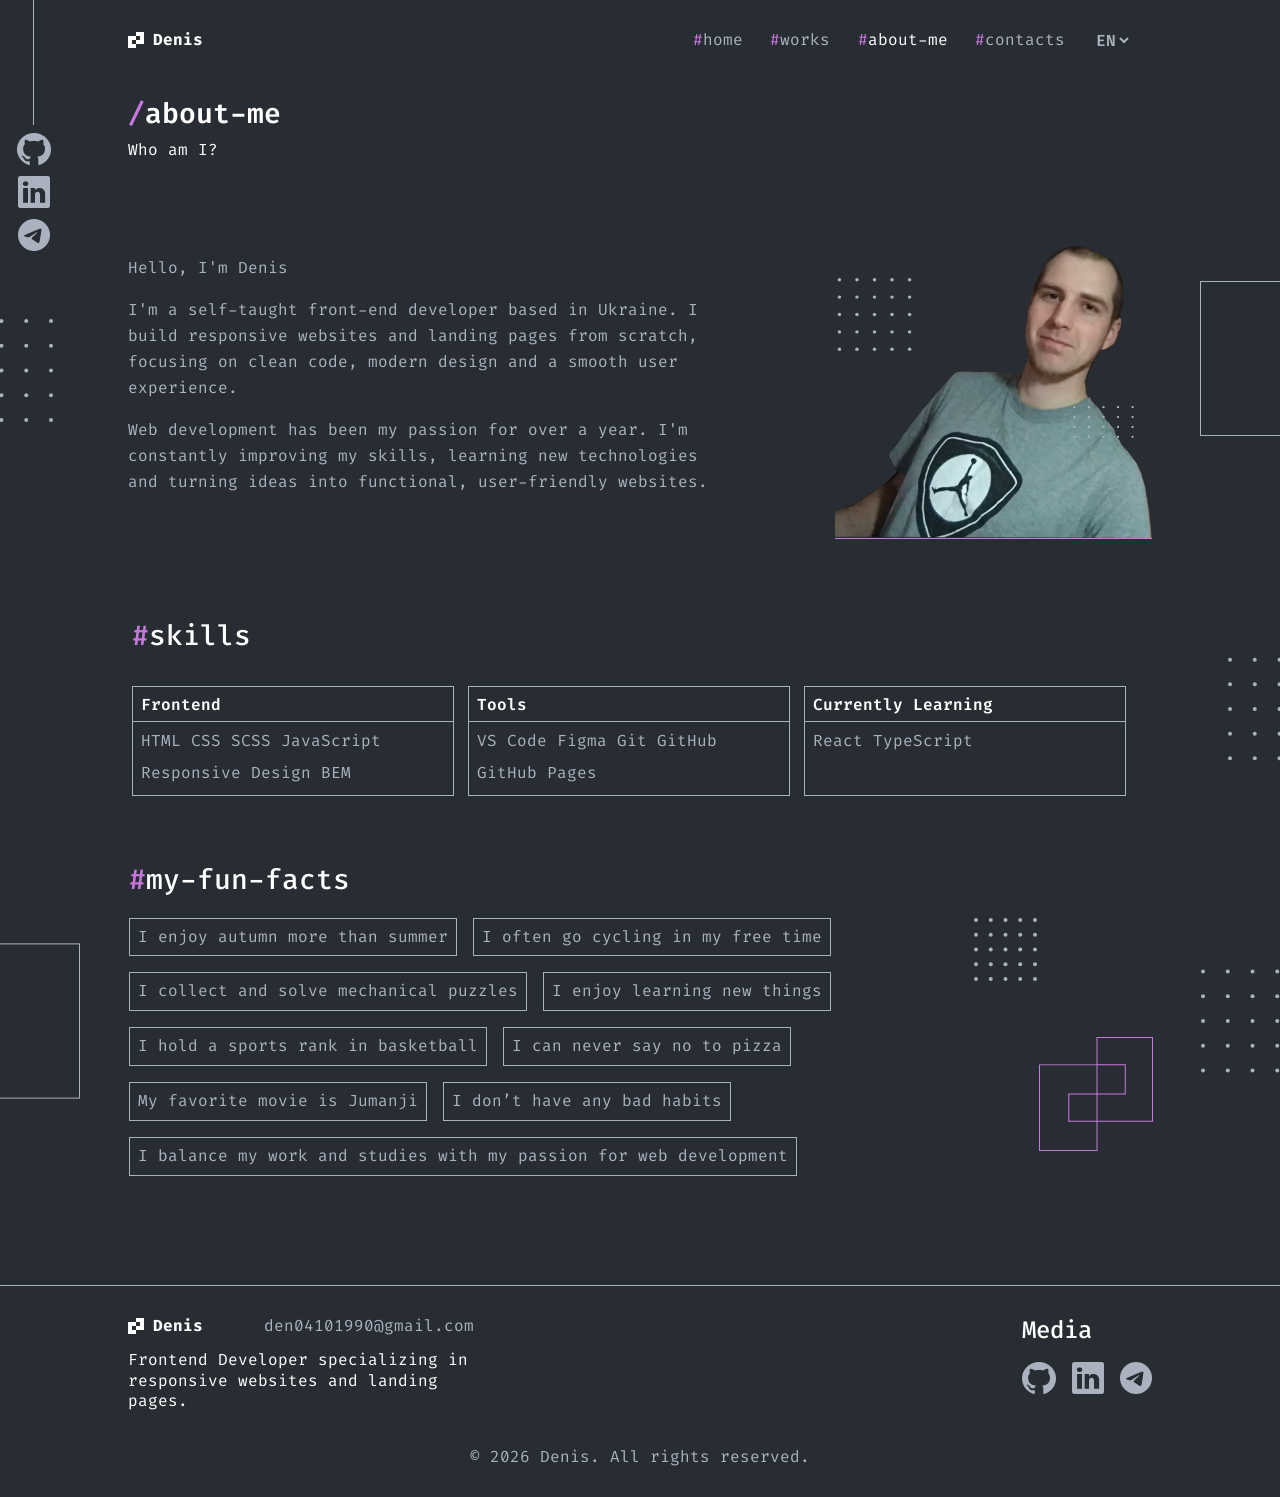
==== about.html @ 23cbab0f "fix facts" ====
<!DOCTYPE html>
<html lang="en">

<head>
	<meta charset="UTF-8">
	<meta http-equiv="X-UA-Compatible" content="IE=edge">
	<meta name="viewport" content="width=device-width, initial-scale=1.0">

	<link rel="icon" href="favicon.png" type="image/png">
	<link rel="stylesheet" href="css/reset.css">
	<link rel="stylesheet" href="css/main.css">

	<title>About-me</title>
</head>

<body>

	<div class="wrapper">

		<!-- Header -->
		<header id="navbar" class="header">
			<div class="header__container">

				<a
					data-goto=".wrapper"
					href="#"
					class="header__logo"
				>
					Denis
				</a>

				<div class="header__menu menu">

					<nav id="menu" class="menu__body">

						<ul class="menu__list">

							<li class="menu__item">
								<a
									href="index.html"
									class="menu__link"
								>
									<span>#</span><span data-i18n="nav.home">home</span>
								</a>
							</li>

							<li class="menu__item">
								<a
									href="works.html"
									class="menu__link"
								>
									<span>#</span><span data-i18n="nav.works">works</span>
								</a>
							</li>

							<li class="menu__item">
								<a
									href="about.html"
									class="menu__link menu__link-active"
								>
									<span>#</span><span data-i18n="nav.about">about-me</span>
								</a>
							</li>

							<li class="menu__item">
								<a
									href="contacts.html"
									class="menu__link"
								>
									<span>#</span><span data-i18n="nav.contacts">contacts</span>
								</a>
							</li>

							<li class="menu__item">
								<div class="select-wrapper">
									<select
										id="lang-select"
										class="menu__link menu__link-select"
									>
										<option value="en">EN</option>
										<option value="uk">UA</option>
									</select>
								</div>
							</li>

						</ul>

						<div class="header__menu-social">

							<div class="header__menu-items">

								<a
									href="https://github.com/denis-dityatkin-dev?tab=repositories"
									target="_blank"
									rel="noopener noreferrer"
									class="social__item icon-github"
									aria-label="GitHub"
								>
								</a>

								<a
									href="https://www.linkedin.com/in/denis-dityatkin-908346b7/"
									target="_blank"
									rel="noopener noreferrer"
									class="social__item icon-linkedin"
									aria-label="LinkedIn"
								>
								</a>

								<a
									href="https://t.me/den_ka4ek"
									target="_blank"
									rel="noopener noreferrer"
									class="social__item icon-telegram"
									aria-label="Telegram"
								>
								</a>

							</div>

						</div>

					</nav>

				</div>

				<div class="header__actions">
					<button
						type="button"
						class="menu__icon icon-menu"
						aria-label="Open menu"
					>
						<span></span>
					</button>
				</div>

			</div>
		</header>


		<main class="about-me">

			<!-- Page intro -->
			<section class="about-me__section --anim">

				<aside class="about-me__panel work__section-panel">

					<div class="work__section-line social-line anim--down"></div>

					<div class="work__section-social social">

						<div class="social__items">

							<a
								href="https://github.com/denis-dityatkin-dev?tab=repositories"
								target="_blank"
								rel="noopener noreferrer"
								class="social__item icon-github anim--delay"
								aria-label="GitHub"
							>
							</a>

							<a
								href="https://www.linkedin.com/in/denis-dityatkin-908346b7/"
								target="_blank"
								rel="noopener noreferrer"
								class="social__item icon-linkedin anim--delay"
								aria-label="LinkedIn"
							>
							</a>

							<a
								href="https://t.me/den_ka4ek"
								target="_blank"
								rel="noopener noreferrer"
								class="social__item icon-telegram anim--delay"
								aria-label="Telegram"
							>
							</a>

						</div>

					</div>

				</aside>


				<div class="about-me__container __container">

					<div class="about-me__content">

						<div class="about-me__header content-section__header header__title">

							<h2 class="title-big anim--delay-up">
								<span>/</span>about-me
							</h2>

							<div
								class="sub-title anim--delay-up"
								data-i18n="aboutPageSubtitle"
							>
								Who am I?
							</div>

						</div>

					</div>

				</div>

			</section>


			<!-- About -->
			<section class="about --anim about-me__padding">

				<img
					src="./images/about/dots-1.svg"
					alt="Decorative dots"
					class="about__dots about-me__dots decore--figure anim--rotate"
				>

				<div class="about__container __container">

					<div class="about__body">

						<div class="about-me__content about__content">

							<div class="about__text">

								<p
									class="anim--delay-up"
									data-i18n="aboutPageHello"
								>
									Hello, I’m Denis
								</p>

								<p
									class="anim--delay-up"
									data-i18n="aboutPageText1"
								>
									I’m a self-taught front-end developer based in Ukraine.
									I build responsive websites and landing pages from scratch,
									focusing on clean code, modern design and a smooth user experience.
								</p>

								<p
									class="anim--delay-up"
									data-i18n="aboutPageText2"
								>
									Web development has been my passion for over a year.
									I’m constantly improving my skills, learning new technologies
									and turning ideas into functional, user-friendly websites.
								</p>

							</div>

						</div>


						<div class="about__decor decor-about">

							<div class="decor-about__box">

								<div class="decor-about__image">

									<img
										class="decor-about__picture anim--left"
										src="./images/main-img-2.png"
										alt="Denis — Frontend Developer"
									>

								</div>

							</div>

						</div>

					</div>

				</div>


				<img
					src="./images/projects/cube.svg"
					alt="Decorative cube"
					class="about__cube about-me__cube decore--figure cube anim--rotate-rev"
				>

			</section>


			<!-- Skills -->
			<section class="skills-section --anim">

				<div class="skills-section__container">

					<div class="skills-section__header">

						<h2 class="skills__title title anim--right">
							<span>#</span>skills
						</h2>

					</div>


					<div class="skills-section__body">

						<div class="skills-section__content content-skills-section">

							<div class="content-skills-section__items item-skill__section">

								<!-- Frontend -->
								<div class="item-skill__section-item anim--delay">

									<h4 class="item-skill__item-title">
										Frontend
									</h4>

									<div class="item-skill__item-text">
										<p>HTML</p>
										<p>CSS</p>
										<p>SCSS</p>
										<p>JavaScript</p>
										<p>Responsive Design</p>
										<p>BEM</p>
									</div>

								</div>


								<!-- Tools -->
								<div class="item-skill__section-item anim--delay">

									<h4 class="item-skill__item-title">
										Tools
									</h4>

									<div class="item-skill__item-text">
										<p>VS Code</p>
										<p>Figma</p>
										<p>Git</p>
										<p>GitHub</p>
										<p>GitHub Pages</p>
									</div>

								</div>


								<!-- Currently Learning -->
								<div class="item-skill__section-item anim--delay">

									<h4 class="item-skill__item-title">
										Currently Learning
									</h4>

									<div class="item-skill__item-text">
										<p>React</p>
										<p>TypeScript</p>
									</div>

								</div>

							</div>

						</div>

					</div>

				</div>


				<img
					src="./images/about/dots-1.svg"
					alt="Decorative dots"
					class="skills-section__dots about-me__dots decore--figure anim--rotate"
				>

			</section>


			<!-- Fun Facts -->
			<section class="facts --anim">

				<img
					src="./images/projects/cube.svg"
					alt="Decorative cube"
					class="facts__cube decore--figure anim--rotate-rev"
				>


				<div class="facts__container">

					<div class="facts__header">

						<h2 class="facts__title title anim--right">
							<span>#</span>my-fun-facts
						</h2>

					</div>


					<div class="facts__body body-facts">

						<div class="body-facts__content content-fact__items">

							<div class="content-fact__item anim--delay-up">
								I enjoy autumn more than summer
							</div>

							<div class="content-fact__item anim--delay-up">
								I often go cycling in my free time
							</div>

							<div class="content-fact__item anim--delay-up">
								I collect and solve mechanical puzzles
							</div>

							<div class="content-fact__item anim--delay-up">
								I enjoy learning new things
							</div>

							<div class="content-fact__item anim--delay-up">
								I hold a sports rank in basketball
							</div>

							<div class="content-fact__item anim--delay-up">
								I can never say no to pizza
							</div>

							<div class="content-fact__item anim--delay-up">
								My favorite movie is Jumanji
							</div>

							<div class="content-fact__item anim--delay-up">
								I don’t have any bad habits
							</div>

							<div class="content-fact__item anim--delay-up">
								I balance my work and studies with my passion for web development
							</div>

						</div>


						<div class="body-facts__figures">

							<div class="body-facts__figure">

								<img
									src="./images/skills/dots.svg"
									class="body-facts__item decore--figure anim--rotate-rev"
									alt="Decorative dots"
								>

							</div>


							<div class="body-facts__figure">

								<img
									src="./images/skills/logo.svg"
									class="body-facts__item decore--figure anim--rotate"
									alt="Decorative logo"
								>

							</div>

						</div>

					</div>

				</div>


				<img
					src="./images/about/dots-1.svg"
					alt="Decorative dots"
					class="facts__dots decore--figure anim--rotate-rev"
				>

			</section>

		</main>


		<!-- Footer -->
		<footer class="footer --anim">

			<div class="footer__container">

				<div class="footer__body body-footer">

					<div class="body-footer__content">

						<div class="body-footer__title">

							<a
								href="#"
								data-goto=".wrapper"
								class="body-footer__logo header__logo anim--right"
							>
								Denis
							</a>

							<a
								href="mailto:den04101990@gmail.com"
								class="body-footer__mail anim--left"
							>
								den04101990@gmail.com
							</a>

						</div>


						<div class="body-footer__text anim--up">

							<p>
								Frontend Developer specializing in responsive websites and landing pages.
							</p>

						</div>

					</div>


					<div class="body-footer__media media-footer">

						<div class="media-footer__title anim--left">
							Media
						</div>


						<div class="media-footer__social social-footer">

							<div class="social-footer__items">

								<a
									href="https://github.com/denis-dityatkin-dev?tab=repositories"
									target="_blank"
									rel="noopener noreferrer"
									class="social-footer__item social__item icon-github anim--delay"
									aria-label="GitHub"
								>
								</a>

								<a
									href="https://www.linkedin.com/in/denis-dityatkin-908346b7/"
									target="_blank"
									rel="noopener noreferrer"
									class="social-footer__item social__item icon-linkedin anim--delay"
									aria-label="LinkedIn"
								>
								</a>

								<a
									href="https://t.me/den_ka4ek"
									target="_blank"
									rel="noopener noreferrer"
									class="social-footer__item social__item icon-telegram anim--delay"
									aria-label="Telegram"
								>
								</a>

							</div>

						</div>

					</div>

				</div>


				<div class="footer__copy anim--up">
					© 2026 Denis. All rights reserved.
				</div>

			</div>

		</footer>

	</div>


	<script src="js/translate.js"></script>
	<script src="js/components/burger.js"></script>
	<script src="js/components/float-head.js"></script>
	<script src="js/components/anim.js"></script>

</body>

</html>
---- css/main.css ----
@import url("https://fonts.googleapis.com/css?family=Fira+Code:300,regular,500,600,700&display=swap");
@import "../css/components.css";
@import "../css/components/anim.css";
@import "../css/icons-fonts.css";
@import "../scss/components/burger.css";
@import "../scss/work.css";
@import "../scss/about.css";
@import "../scss/contact.css";
:root {
  --font-family: "Fira Code", sans-serif;
  --primary: #c778dd;
  --gray: #abb2bf;
  --background: #282c33;
  --white: #fff;
}

.wrapper {
  min-height: 100%;
  display: flex;
  flex-direction: column;
  overflow: clip;
}

.wrapper > main {
  flex-grow: 1;
}

[class*=__container] {
  margin-inline: auto;
  padding-inline: 0.9375rem;
}

[class*=__content-container] {
  padding-inline: 0.9375rem;
}

body {
  font-family: var(--font-family);
  color: var(--gray);
  background-color: var(--background);
}

.social {
  display: flex;
  flex-direction: column;
  align-items: center;
  justify-content: center;
  gap: 0.5rem;
  position: relative;
  padding-top: 0.5rem;
}
.social::before {
  position: absolute;
  content: "";
  top: 0;
  left: 0;
  width: 100%;
  height: 100%;
  background-color: var(--background);
}
.social__items {
  position: relative;
  display: flex;
  flex-direction: column;
  align-items: center;
  gap: 0.5rem;
}
.social__item {
  font-size: 2rem;
  transition: color 0.5s;
}
.social__item:hover {
  color: var(--white);
}

@media (max-width: 47.9988rem) {
  .cube {
    display: none;
  }
}

.social-line {
  display: flex;
  align-items: flex-start;
  position: absolute;
  top: 0;
  left: 2.0625rem;
  width: 0.0625rem;
  height: 50%;
  background-color: var(--gray);
  pointer-events: none;
  z-index: 1;
}
@media (max-width: 47.9988rem) {
  .social-line {
    display: none;
  }
}

.header {
  position: fixed;
  width: 100%;
  top: 0;
  left: 0;
  z-index: 100;
  background-color: var(--background);
  transition: all 0.5s;
}
.header__container {
  display: flex;
  align-items: center;
  justify-content: space-between;
  gap: 1.25rem;
  min-height: 5rem;
  padding-block: calc(20px + 12 * ((100vw - 320px) / 1600));
}
.header__logo {
  font-weight: 700;
  color: var(--white);
  z-index: 5;
  flex-grow: 1;
  position: relative;
  padding-left: 1.5625rem;
  display: flex;
  align-items: center;
  transition: color 0.5s;
}
.header__logo::before {
  width: 100%;
  height: 100%;
  content: "";
  position: absolute;
  top: 0;
  left: 0;
  background: url("../images/logo-white.svg") left no-repeat;
}
.header__logo:hover {
  color: var(--primary);
}
.header__menu-social {
  display: flex;
  justify-content: center;
  align-items: center;
}
@media (min-width: 47.9988rem) {
  .header__menu-social {
    display: none;
  }
}
.header__menu-items {
  display: flex;
  gap: 1.25rem;
}
.menu__body {
  display: flex;
  flex-direction: column;
  gap: 1.875rem;
}
.menu__list {
  flex-grow: 1;
  display: flex;
  align-items: center;
  gap: calc(20px + 12 * ((100vw - 320px) / 1600));
}
@media (max-width: 47.9988rem) {
  .menu__list {
    flex-direction: column;
    align-items: end;
  }
}
.menu__item select {
  font-family: var(--font-family);
  font-weight: 600;
  color: var(--gray);
  background-color: var(--background);
  text-transform: uppercase;
  cursor: pointer;
}
.menu__item select option {
  background-color: var(--background);
}
.menu__link {
  text-transform: lowercase;
  font-size: 1rem;
  transition: color 0.5s;
  position: relative;
  transition: color 0.5s;
}
.menu__link span {
  background-color: var(--background);
}
.menu__link span:nth-child(1) {
  color: var(--primary);
}
.menu__link:hover {
  color: var(--white);
}
@media (max-width: 47.9988rem) {
  .menu__link {
    font-size: 32px;
  }
}
.menu__link::after {
  position: absolute;
  content: "";
  width: 0;
  bottom: 0;
  left: 50%;
  height: 0.0313rem;
  background-color: var(--primary);
  transition: all 0.5s;
}
.menu__link:hover {
  color: var(--white);
}
.menu__link:hover::after {
  left: 0;
  width: 100%;
}
.menu__link--active {
  color: var(--white);
}
.menu__link--active::after {
  left: 0;
  width: 100%;
}
.menu__link-active {
  color: var(--white);
}
.main-section {
  position: relative;
  display: flex;
  justify-content: center;
  align-items: center;
  min-height: 100vh;
  gap: calc(40px + 82 * ((100vw - 320px) / 1600));
}
.main-section__social {
  padding-left: 1.0625rem;
  position: relative;
  z-index: 2;
}
@media (max-width: 47.9988rem) {
  .main-section__social {
    display: none;
  }
}
.main-section__content-container {
  padding-top: calc(80px + 43 * ((100vw - 320px) / 1600));
  padding-bottom: calc(40px + 72 * ((100vw - 320px) / 1600));
  display: grid;
  grid-template-columns: repeat(2, 1fr);
  min-height: 100%;
  align-items: center;
  -moz-column-gap: 1.25rem;
       column-gap: 1.25rem;
}
@media (max-width: 47.9988rem) {
  .main-section__content-container {
    grid-template-columns: auto;
    row-gap: 1.875rem;
  }
}
.main-section__title {
  font-weight: 600;
  font-size: calc(20px + 12 * ((100vw - 320px) / 1600));
  line-height: 1.5;
  color: var(--white);
}
.main-section__title span {
  color: var(--primary);
}
.main-section__title:not(:last-child) {
  margin-bottom: calc(20px + 12 * ((100vw - 320px) / 1600));
}
.main-section__text {
  line-height: 1.5625;
}
@media (min-width: 47.9988rem) {
  .main-section__text {
    max-width: 31.25rem;
  }
}
.main-section__text:not(:last-child) {
  margin-bottom: calc(20px + 4 * ((100vw - 320px) / 1600));
}
.decor-main-section__box {
  position: relative;
}
.decor-main-section__box::before, .decor-main-section__box::after {
  content: "";
  position: absolute;
}
.decor-main-section__box::before {
  width: 33.91%;
  height: 33.91%;
  top: 21.76%;
  left: 0;
  background: url("../images/main/logo-primary.svg") center/100% 100% no-repeat;
  -webkit-animation: rotate 70s infinite linear;
          animation: rotate 70s infinite linear;
}
.decor-main-section__box::after {
  width: 18.38%;
  height: 18.38%;
  right: 8%;
  bottom: 21.5%;
  z-index: 2;
  background: url("../images/main/dots.svg") center/100% 100% no-repeat;
  -webkit-animation: anti-rotate 70s infinite linear;
          animation: anti-rotate 70s infinite linear;
}
.decor-main-section__image {
  display: grid;
  align-items: center;
  justify-content: center;
  position: relative;
  z-index: 2;
}
.decor-main-section__picture {
  max-width: 100%;
}
.decor-main-section__subtitle {
  border: 1px solid var(--gray);
  padding: 0.5rem;
  display: flex;
  align-items: center;
  font-weight: 500;
  gap: 0.625rem;
}
.decor-main-section__subtitle::before {
  color: var(--primary);
}
.decor-main-section__subtitle span {
  color: var(--white);
  font-weight: 600;
}

@-webkit-keyframes rotate {
  0% {
    transform: rotate(0deg);
  }
  100% {
    transform: rotate(360deg);
  }
}

@keyframes rotate {
  0% {
    transform: rotate(0deg);
  }
  100% {
    transform: rotate(360deg);
  }
}
@-webkit-keyframes anti-rotate {
  0% {
    transform: rotate(0deg);
  }
  100% {
    transform: rotate(-360deg);
  }
}
@keyframes anti-rotate {
  0% {
    transform: rotate(0deg);
  }
  100% {
    transform: rotate(-360deg);
  }
}
.who {
  display: flex;
  justify-content: flex-end;
  align-items: center;
  padding-bottom: calc(40px + 46 * ((100vw - 320px) / 1600));
  gap: calc(40px + 206 * ((100vw - 320px) / 1600));
}
@media (max-width: 47.9988rem) {
  .who {
    justify-content: center;
    padding-inline: 0.9375rem;
  }
}
.who__content {
  text-align: end;
  font-size: calc(18px + 6 * ((100vw - 320px) / 1600));
  color: var(--white);
  position: relative;
}
.who__content::before, .who__content::after {
  content: "\e90d";
  font-family: "icomoon";
  position: absolute;
  font-size: calc(14px + 7 * ((100vw - 320px) / 1600));
  color: var(--gray);
  padding-inline: calc(2px + 6 * ((100vw - 320px) / 1600));
  padding-block: calc(2px + 2 * ((100vw - 320px) / 1600));
  background-color: var(--background);
  z-index: 2;
}
.who__content::before {
  top: -11%;
  left: 3.5%;
}
.who__content::after {
  bottom: 31%;
  right: 4.5%;
}
.who__text {
  font-weight: 500;
  line-height: 1.2;
  border: 1px solid var(--gray);
  padding: calc(10px + 22 * ((100vw - 320px) / 1600));
}
.who__author {
  display: inline-block;
  border: 1px solid var(--gray);
  padding: calc(10px + 6 * ((100vw - 320px) / 1600));
}
.projects {
  display: flex;
  align-items: center;
  gap: 1.875rem;
  padding-bottom: calc(40px + 54 * ((100vw - 320px) / 1600));
}
@media (min-width: 61.9988rem) {
  .projects__container {
    padding-left: calc(15px + 90 * ((100vw - 320px) / 1600));
  }
}
.projects__header {
  display: flex;
  justify-content: space-between;
  align-items: center;
  gap: 1.25rem;
  padding-bottom: calc(20px + 28 * ((100vw - 320px) / 1600));
}
.projects__title::after {
  width: calc(20px + 491 * ((100vw - 320px) / 1600));
}
.projects__link {
  font-weight: 500;
  color: var(--white);
  position: relative;
  transition: color 0.5s;
}
.projects__link::after {
  position: absolute;
  content: "";
  width: 0;
  bottom: 0;
  right: 100%;
  height: 0.0313rem;
  background-color: var(--primary);
  transition: all 0.5s;
}
.projects__link:hover {
  color: var(--white);
}
.projects__link:hover::after {
  right: 0;
  width: 100%;
}
.projects__items {
  display: grid;
  grid-template-columns: repeat(auto-fill, minmax(min(310px, 100%), 1fr));
  gap: calc(10px + 6 * ((100vw - 320px) / 1600));
  align-items: stretch;
}
.projects__items:not(:last-child) {
  margin-bottom: calc(30px + 60 * ((100vw - 320px) / 1600));
}
.projects__item {
  border: 0.0625rem solid var(--gray);
}
.projects__cube {
  margin-right: -4.6875rem;
}

.item-projects {
  display: flex;
  flex-direction: column;
  height: 100%;
}
.item-projects__image {
  display: block;
  aspect-ratio: 330/201;
  overflow: hidden;
}
.item-projects__image img {
  display: block;
  width: 100%;
  height: 100%;
  -o-object-fit: cover;
     object-fit: cover;
  transition: scale 0.5s;
}
.item-projects__image img:hover {
  scale: 1.05;
}
.item-projects__category {
  padding: 0.5rem;
  border-block: 0.0625rem solid var(--gray);
}
.item-projects__buttons {
  display: flex;
  justify-content: flex-start;
  align-items: center;
  gap: 0.625rem;
  margin-top: auto;
}
.item-projects__button {
  display: flex;
  justify-content: center;
  align-items: center;
  font-size: calc(15px + 1 * ((100vw - 320px) / 1600));
}

.body-item-projects {
  display: flex;
  flex-direction: column;
  flex: 1;
  padding: calc(10px + 6 * ((100vw - 320px) / 1600));
}
.body-item-projects__title {
  font-weight: 500;
  font-size: 1.5rem;
  color: var(--white);
  transition: color 0.5s;
}
.body-item-projects__title:not(:last-child) {
  margin-bottom: 1rem;
}
.body-item-projects__title:hover {
  color: var(--primary);
}
.body-item-projects__text {
  line-height: 1.2;
  flex: 1;
}
.body-item-projects__text:not(:last-child) {
  margin-bottom: 1rem;
}
.body-item-projects__text p:not(:last-child) {
  margin-bottom: 0.625rem;
}
.skills {
  padding-bottom: calc(40px + 72 * ((100vw - 320px) / 1600));
}
.skills__header {
  margin-bottom: 0.75rem;
}
.skills__title::after {
  width: calc(20px + 219 * ((100vw - 320px) / 1600));
}
.skills__body {
  display: flex;
  justify-content: center;
  align-items: center;
  gap: calc(20px + 39 * ((100vw - 320px) / 1600));
}
@media (max-width: 61.9988rem) {
  .skills__body {
    align-items: stretch;
  }
}
@media (max-width: 767.98px) {
  .skills__body {
    display: block;
  }
}
.skills__figures {
  flex: 0 1 50%;
  min-width: 0;
}
.skills__content {
  flex: 0 1 50%;
  min-width: 0;
  width: 100%;
}

.figure-skills {
  display: grid;
  grid-template-columns: repeat(2, 1fr);
  gap: calc(20px + 22 * ((100vw - 320px) / 1600));
}
@media (max-width: 767.98px) {
  .figure-skills {
    display: none;
  }
}
.item__figure-1 {
  padding-left: 2rem;
  padding-top: 2.1875rem;
  padding-right: 4.0625rem;
}
.item__figure-2 {
  padding-left: 3.125rem;
  padding-bottom: 1.1875rem;
  padding-right: 2.25rem;
}
.item__figure-3 {
  padding-left: 2.9375rem;
  padding-top: 1.625rem;
}
.item__figure-5 {
  padding-left: 3.5625rem;
  padding-bottom: 2.3125rem;
  padding-top: 3.125rem;
}

.content-skills {
  width: 100%;
}
.content-skills__items {
  display: grid;
  grid-template-columns: repeat(2, 1fr);
  gap: 1rem;
  gap: calc(10px + 6 * ((100vw - 320px) / 1600));
}
@media (max-width: 767.98px) {
  .content-skills__items {
    grid-template-columns: 1fr;
  }
}

.item-skill__item {
  border: 0.0625rem solid var(--gray);
  padding-block: 0.5rem;
  height: 100%;
  transition: border-color 0.3s ease, transform 0.3s ease;
}
.item-skill__item:hover {
  border-color: var(--primary);
  transform: translateY(-2px);
}
@media (min-width: 61.9988rem) {
  .item-skill__item:nth-child(1) {
    grid-row: 1/3;
  }
}
.item-skill__item-title {
  border-bottom: 0.0625rem solid var(--gray);
  padding-inline: 0.5rem;
  padding-bottom: 0.5rem;
  font-weight: 600;
  color: var(--white);
}
.item-skill__item-text {
  padding-inline: 0.5rem;
  padding-top: 0.5rem;
  line-height: 1.4;
  display: flex;
  gap: 0.625rem;
  flex-wrap: wrap;
}

.about {
  display: flex;
  justify-content: center;
  align-items: center;
  gap: calc(20px + 70 * ((100vw - 320px) / 1600));
  padding-bottom: calc(40px + 72 * ((100vw - 320px) / 1600));
}
.about__cube {
  margin-left: -4.6875rem;
}
@media (max-width: 61.9988rem) {
  .about__cube {
    display: none;
  }
}
.about__header:not(:last-child) {
  margin-bottom: calc(20px + 4 * ((100vw - 320px) / 1600));
}
.about__title::after {
  width: calc(20px + 306 * ((100vw - 320px) / 1600));
}
.about__body {
  display: flex;
  align-items: center;
  gap: calc(20px + 146 * ((100vw - 320px) / 1600));
}
@media (max-width: 991.9808px) {
  .about__body {
    justify-content: center;
    flex-direction: column;
  }
}
.about__text {
  line-height: 1.625;
}
.about__text p:not(:last-child) {
  margin-bottom: calc(10px + 10 * ((100vw - 320px) / 1600));
}
.about__text:not(:last-child) {
  margin-bottom: calc(20px + 7 * ((100vw - 320px) / 1600));
}
.about__button {
  display: inline-block;
}
.about__dots {
  margin-right: -1.5625rem;
}
@media (max-width: 61.9988rem) {
  .about__dots {
    display: none;
  }
}

.decor-about__box {
  position: relative;
}
.decor-about__box::before, .decor-about__box::after {
  content: "";
  position: absolute;
  background-repeat: no-repeat;
  background-position: center;
  background-size: 100% 100%;
}
.decor-about__box::before {
  width: 24.78%;
  height: 24.78%;
  top: 11.63%;
  left: 0;
  background-image: url("../images/main/dots.svg");
  -webkit-animation: rotate 70s infinite linear;
          animation: rotate 70s infinite linear;
}
.decor-about__box::after {
  width: 30.68%;
  height: 11.05%;
  right: 0;
  bottom: 33.92%;
  background-image: url("../images/about/dots-2.svg");
  -webkit-animation: anti-rotate 70s infinite linear;
          animation: anti-rotate 70s infinite linear;
}
.decor-about__image {
  display: grid;
  align-items: center;
  justify-content: center;
  border-bottom: 0.0625rem solid var(--primary);
}
.decor-about__picture {
  max-width: 100%;
  display: block;
}

.contacts {
  display: flex;
  align-items: center;
  gap: calc(20px + 101 * ((100vw - 320px) / 1600));
  padding-bottom: calc(40px + 105 * ((100vw - 320px) / 1600));
}
.contacts__dots {
  margin-left: -3.25rem;
}
@media (max-width: 61.9988rem) {
  .contacts__dots {
    display: none;
  }
}
.contacts__content-container {
  flex-grow: 1;
}
.contacts__header:not(:last-child) {
  padding-bottom: calc(20px + 25 * ((100vw - 320px) / 1600));
}
.contacts__body {
  display: flex;
  justify-content: space-between;
  gap: 1.25rem;
}
@media (max-width: 37.5613rem) {
  .contacts__body {
    flex-direction: column;
  }
}
.contacts__text {
  font-weight: 500;
  line-height: 1.4;
}
@media (min-width: 37.5613rem) {
  .contacts__text {
    max-width: 32.1875rem;
  }
}
.contacts__content {
  border: 0.0625rem solid var(--gray);
  padding: 1rem;
}
.contacts__title {
  font-weight: 600;
  color: var(--white);
  margin-bottom: 1rem;
}
.contacts__items {
  display: grid;
  gap: 0.8125rem;
}
.contacts__item {
  display: flex;
  align-items: center;
  gap: 0.3125rem;
  transition: color 0.5s;
  z-index: 5;
}
.contacts__item:hover {
  color: var(--white);
}

.action {
  position: relative;
  z-index: 1;
  border: 0.0625rem solid var(--gray);
}
.action::after {
  content: "";
  position: absolute;
  inset: -0.625rem;
  border: 0.0625rem solid var(--primary);
  opacity: 0;
  z-index: -1;
  pointer-events: none;
  -webkit-animation: play 2s infinite ease-out;
          animation: play 2s infinite ease-out;
}

@-webkit-keyframes play {
  0% {
    transform: scale(1);
    opacity: 0.8;
  }
  100% {
    transform: scale(1.15);
    opacity: 0;
  }
}

@keyframes play {
  0% {
    transform: scale(1);
    opacity: 0.8;
  }
  100% {
    transform: scale(1.15);
    opacity: 0;
  }
}
.footer {
  border-top: 0.0625rem solid var(--gray);
  padding-block: 2rem;
}
.footer__body {
  margin-bottom: calc(20px + 28 * ((100vw - 320px) / 1600));
}
.footer__copy {
  text-align: center;
}

.body-footer {
  display: flex;
  justify-content: space-between;
  gap: 1.25rem;
}
@media (max-width: 47.9988rem) {
  .body-footer {
    flex-direction: column;
    justify-content: center;
    text-align: center;
  }
}
@media (min-width: 47.9988rem) {
  .body-footer__content {
    max-width: 346px;
  }
}
.body-footer__title {
  display: flex;
  align-items: center;
  gap: calc(10px + 14 * ((100vw - 320px) / 1600));
  margin-bottom: 1rem;
}
.body-footer__mail {
  transition: color 0.5s;
}
.body-footer__mail:hover {
  color: var(--white);
}
.body-footer__text {
  color: var(--white);
  line-height: 1.3;
}
.media-footer__title {
  font-weight: 500;
  font-size: 1.5rem;
  color: var(--white);
  margin-bottom: 1.25rem;
}
.social-footer__items {
  display: flex;
  align-items: center;
  gap: 1rem;
}
@media (max-width: 47.9988rem) {
  .social-footer__items {
    justify-content: center;
  }
}
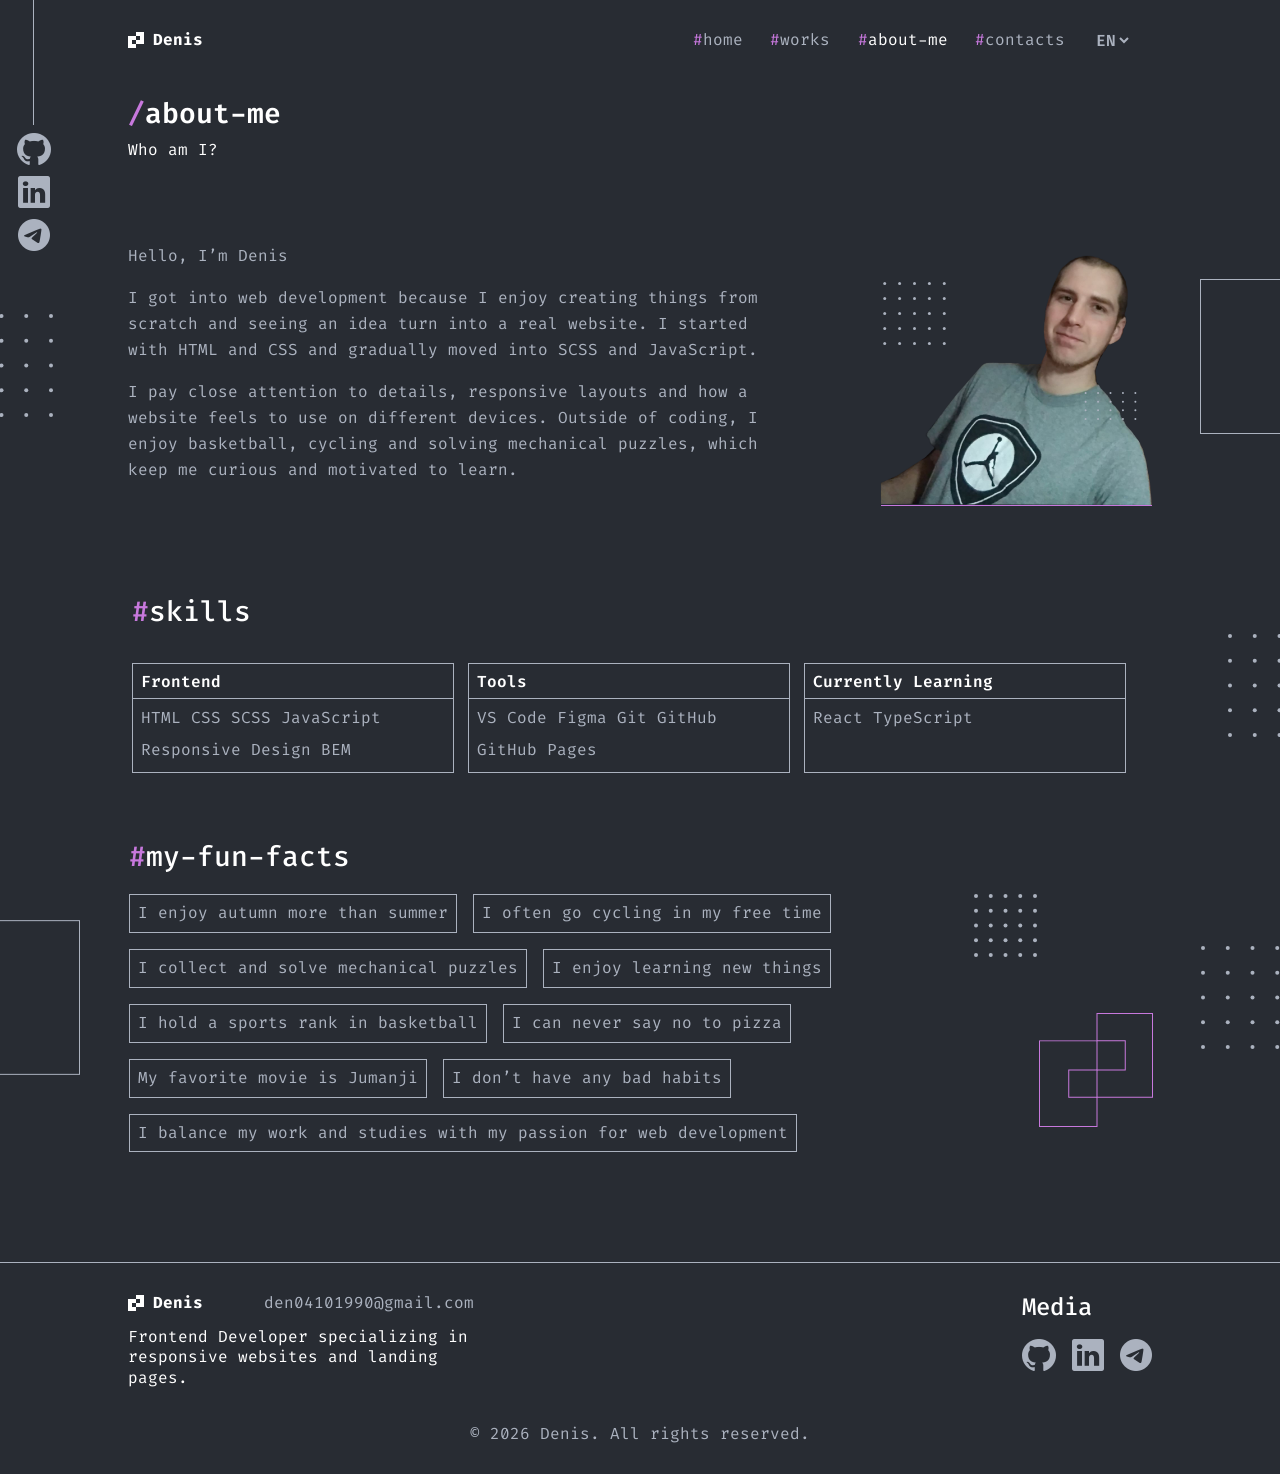
==== commit e5dcffca: "done about" ====
--- a/about.html
+++ b/about.html
@@ -219,68 +219,67 @@
 					alt="Decorative dots"
 					class="about__dots about-me__dots decore--figure anim--rotate"
 				>
-
 				<div class="about__container __container">
 
 					<div class="about__body">
-
+				
 						<div class="about-me__content about__content">
-
+				
 							<div class="about__text">
-
+				
 								<p
 									class="anim--delay-up"
 									data-i18n="aboutPageHello"
 								>
 									Hello, I’m Denis
 								</p>
-
+				
 								<p
 									class="anim--delay-up"
 									data-i18n="aboutPageText1"
 								>
-									I’m a self-taught front-end developer based in Ukraine.
-									I build responsive websites and landing pages from scratch,
-									focusing on clean code, modern design and a smooth user experience.
+									I got into web development because I enjoy creating things
+									from scratch and seeing an idea turn into a real website.
+									I started with HTML and CSS and gradually moved into SCSS
+									and JavaScript.
 								</p>
-
+				
 								<p
 									class="anim--delay-up"
 									data-i18n="aboutPageText2"
 								>
-									Web development has been my passion for over a year.
-									I’m constantly improving my skills, learning new technologies
-									and turning ideas into functional, user-friendly websites.
+									I pay close attention to details, responsive layouts and
+									how a website feels to use on different devices.
+									Outside of coding, I enjoy basketball, cycling and solving
+									mechanical puzzles, which keep me curious and motivated to learn.
 								</p>
-
-							</div>
-
-						</div>
-
-
+				
+							</div>
+				
+						</div>
+				
+				
 						<div class="about__decor decor-about">
-
+				
 							<div class="decor-about__box">
-
+				
 								<div class="decor-about__image">
-
+				
 									<img
 										class="decor-about__picture anim--left"
 										src="./images/main-img-2.png"
 										alt="Denis — Frontend Developer"
 									>
-
+				
 								</div>
-
-							</div>
-
-						</div>
-
-					</div>
-
-				</div>
-
-
+				
+							</div>
+				
+						</div>
+				
+					</div>
+				
+				</div>
 				<img
 					src="./images/projects/cube.svg"
 					alt="Decorative cube"
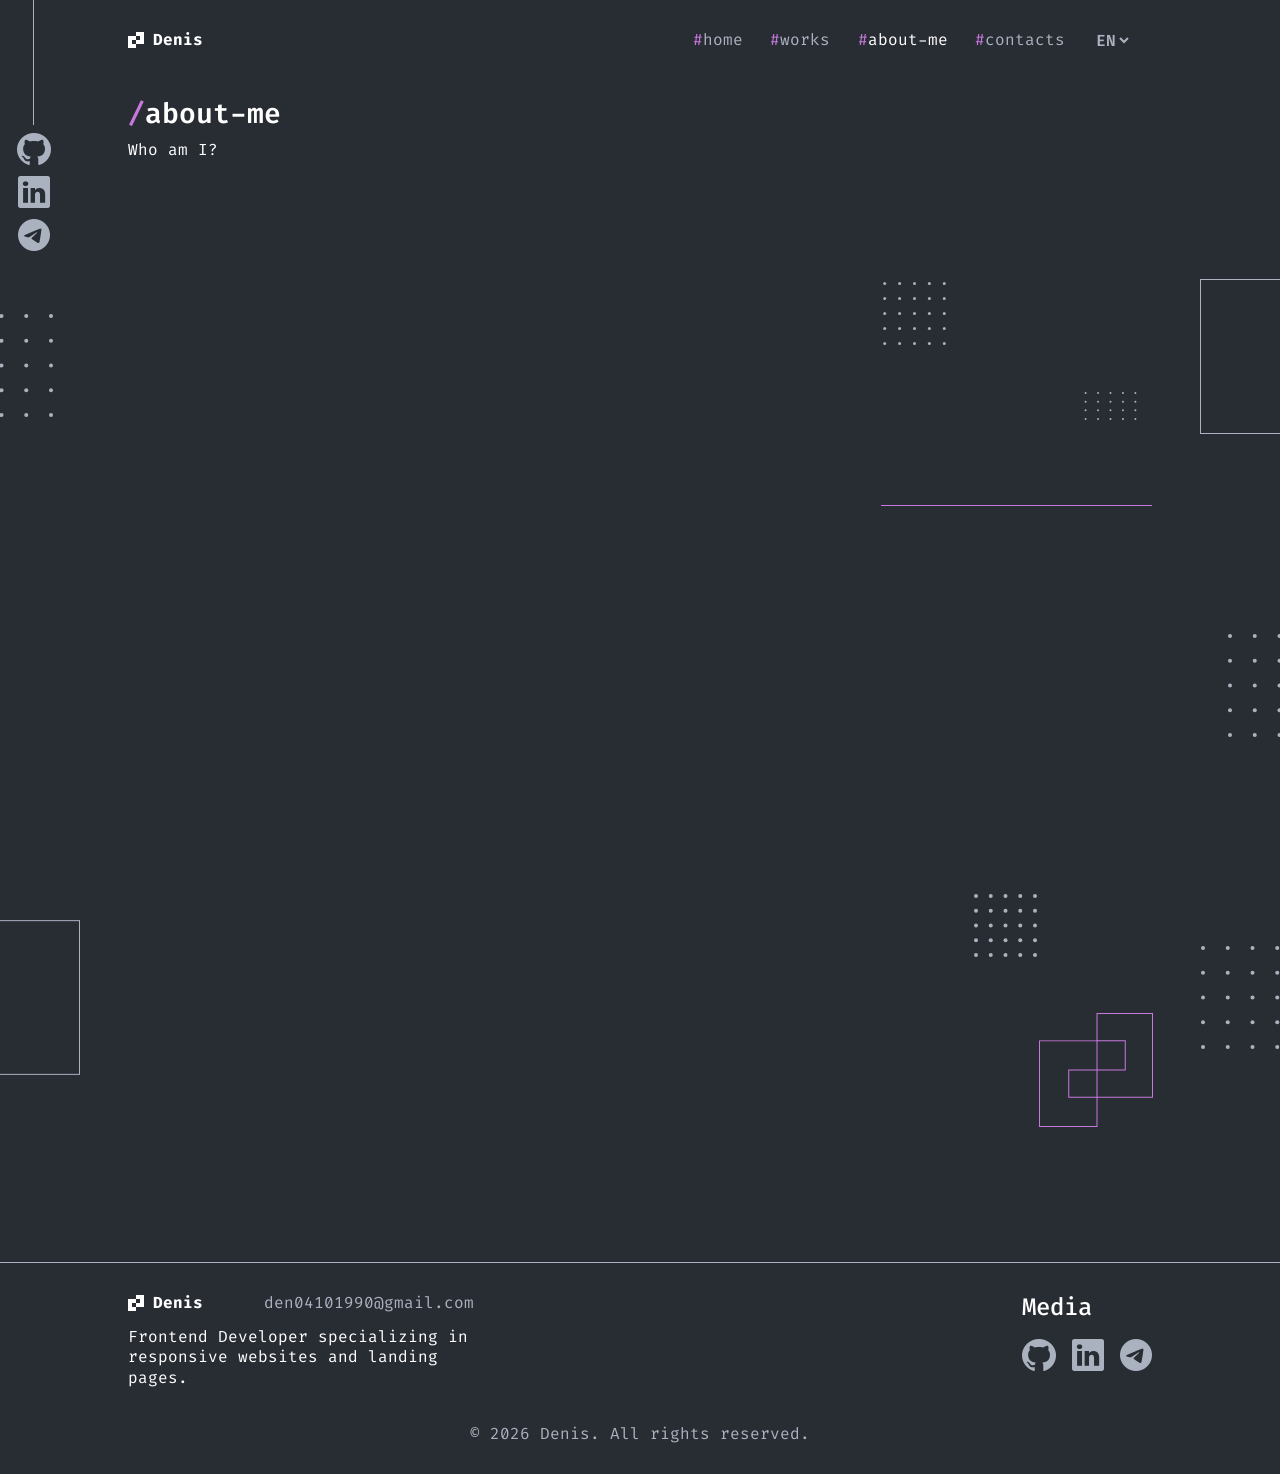
==== commit 27c0ea07: "fix bugs" ====
--- a/about.html
+++ b/about.html
@@ -5,12 +5,15 @@
 	<meta charset="UTF-8">
 	<meta http-equiv="X-UA-Compatible" content="IE=edge">
 	<meta name="viewport" content="width=device-width, initial-scale=1.0">
-
+	<meta
+		name="description"
+		content="Contact Denis, a Frontend Developer specializing in responsive websites and landing pages."
+	>
 	<link rel="icon" href="favicon.png" type="image/png">
 	<link rel="stylesheet" href="css/reset.css">
 	<link rel="stylesheet" href="css/main.css">
 
-	<title>About-me</title>
+	<title>Denis — About Me | Frontend Developer</title>
 </head>
 
 <body>
@@ -354,7 +357,6 @@
 									</h4>
 
 									<div class="item-skill__item-text">
-										<p>React</p>
 										<p>TypeScript</p>
 									</div>
 
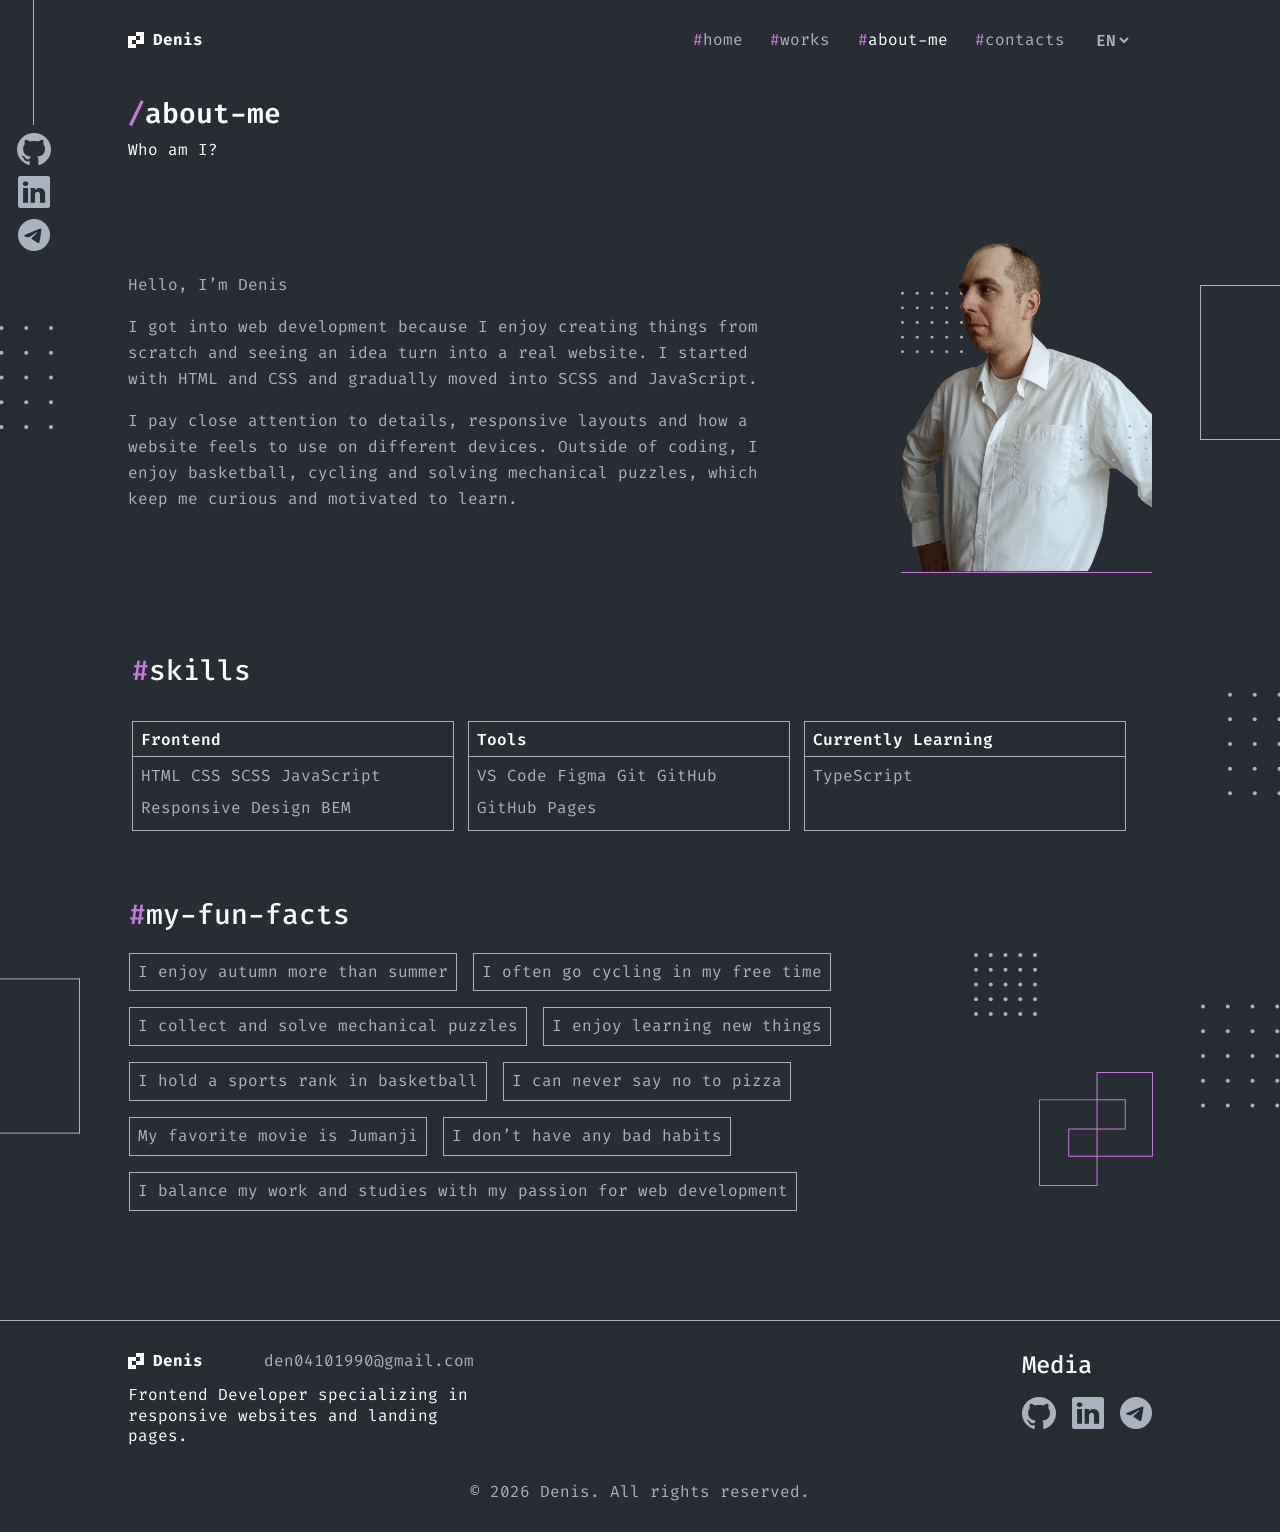
==== commit 5951d9fe: "compress images" ====
--- a/about.html
+++ b/about.html
@@ -270,7 +270,7 @@
 				
 									<img
 										class="decor-about__picture anim--left"
-										src="./images/main-img-2.png"
+										src="./images/denis-5.png"
 										alt="Denis — Frontend Developer"
 									>
 				
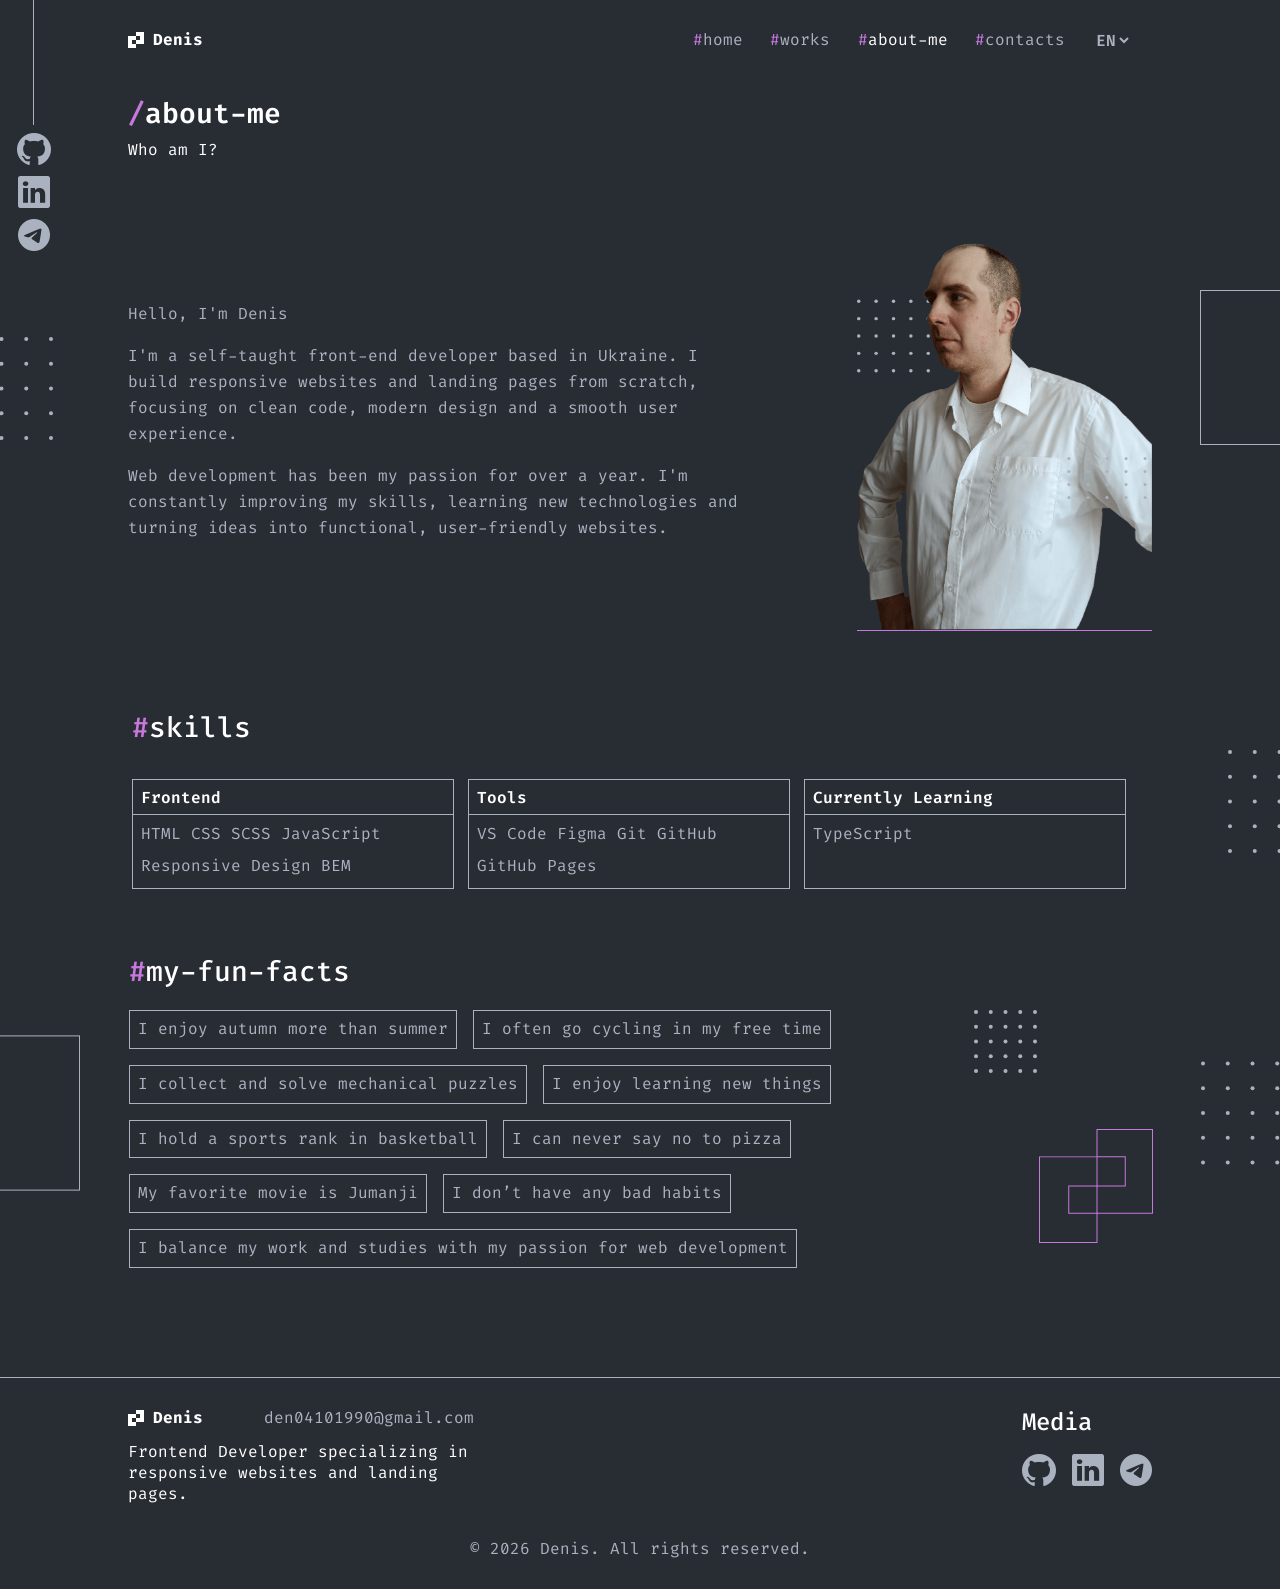
==== commit 3022287d: "fix bugs" ====
--- a/about.html
+++ b/about.html
@@ -5,10 +5,41 @@
 	<meta charset="UTF-8">
 	<meta http-equiv="X-UA-Compatible" content="IE=edge">
 	<meta name="viewport" content="width=device-width, initial-scale=1.0">
+
+	<!-- SEO -->
 	<meta
 		name="description"
-		content="Contact Denis, a Frontend Developer specializing in responsive websites and landing pages."
+		content="About Denis — self-taught Frontend Developer from Ukraine building responsive websites and landing pages with HTML, SCSS and JavaScript."
 	>
+	<link rel="canonical" href="https://denis-dityatkin-dev.github.io/about.html">
+
+	<!-- Open Graph -->
+	<meta property="og:type" content="website">
+	<meta property="og:url" content="https://denis-dityatkin-dev.github.io/about.html">
+	<meta property="og:title" content="Denis — About Me | Frontend Developer">
+	<meta
+		property="og:description"
+		content="Self-taught Frontend Developer from Ukraine building responsive websites and landing pages."
+	>
+	<meta
+		property="og:image"
+		content="https://denis-dityatkin-dev.github.io/images/preview.jpg"
+	>
+
+	<!-- Twitter -->
+	<meta name="twitter:card" content="summary_large_image">
+	<meta name="twitter:title" content="Denis — About Me | Frontend Developer">
+	<meta
+		name="twitter:description"
+		content="Self-taught Frontend Developer from Ukraine building responsive websites and landing pages."
+	>
+	<meta
+		name="twitter:image"
+		content="https://denis-dityatkin-dev.github.io/images/preview.jpg"
+	>
+
+	<meta name="theme-color" content="#0d0d0d">
+
 	<link rel="icon" href="favicon.png" type="image/png">
 	<link rel="stylesheet" href="css/reset.css">
 	<link rel="stylesheet" href="css/main.css">
@@ -34,7 +65,7 @@
 
 				<div class="header__menu menu">
 
-					<nav id="menu" class="menu__body">
+					<nav id="menu" class="menu__body" aria-label="Main navigation">
 
 						<ul class="menu__list">
 
@@ -60,6 +91,7 @@
 								<a
 									href="about.html"
 									class="menu__link menu__link-active"
+									aria-current="page"
 								>
 									<span>#</span><span data-i18n="nav.about">about-me</span>
 								</a>
@@ -79,6 +111,7 @@
 									<select
 										id="lang-select"
 										class="menu__link menu__link-select"
+										aria-label="Select language"
 									>
 										<option value="en">EN</option>
 										<option value="uk">UA</option>
@@ -132,6 +165,8 @@
 						type="button"
 						class="menu__icon icon-menu"
 						aria-label="Open menu"
+						aria-expanded="false"
+						aria-controls="menu"
 					>
 						<span></span>
 					</button>
@@ -219,7 +254,8 @@
 
 				<img
 					src="./images/about/dots-1.svg"
-					alt="Decorative dots"
+					alt=""
+					aria-hidden="true"
 					class="about__dots about-me__dots decore--figure anim--rotate"
 				>
 				<div class="about__container __container">
@@ -285,7 +321,8 @@
 				</div>
 				<img
 					src="./images/projects/cube.svg"
-					alt="Decorative cube"
+					alt=""
+					aria-hidden="true"
 					class="about__cube about-me__cube decore--figure cube anim--rotate-rev"
 				>
 
@@ -373,7 +410,8 @@
 
 				<img
 					src="./images/about/dots-1.svg"
-					alt="Decorative dots"
+					alt=""
+					aria-hidden="true"
 					class="skills-section__dots about-me__dots decore--figure anim--rotate"
 				>
 
@@ -385,7 +423,8 @@
 
 				<img
 					src="./images/projects/cube.svg"
-					alt="Decorative cube"
+					alt=""
+					aria-hidden="true"
 					class="facts__cube decore--figure anim--rotate-rev"
 				>
 
@@ -451,7 +490,8 @@
 								<img
 									src="./images/skills/dots.svg"
 									class="body-facts__item decore--figure anim--rotate-rev"
-									alt="Decorative dots"
+									alt=""
+									aria-hidden="true"
 								>
 
 							</div>
@@ -462,7 +502,8 @@
 								<img
 									src="./images/skills/logo.svg"
 									class="body-facts__item decore--figure anim--rotate"
-									alt="Decorative logo"
+									alt=""
+									aria-hidden="true"
 								>
 
 							</div>
@@ -476,7 +517,8 @@
 
 				<img
 					src="./images/about/dots-1.svg"
-					alt="Decorative dots"
+					alt=""
+					aria-hidden="true"
 					class="facts__dots decore--figure anim--rotate-rev"
 				>
 
--- a/css/main.css
+++ b/css/main.css
@@ -97,6 +97,20 @@
   }
 }
 
+.skip-link {
+  position: absolute;
+  left: -9999px;
+  top: 0;
+  background: #000;
+  color: #fff;
+  padding: 8px 16px;
+  z-index: 1000;
+}
+
+.skip-link:focus {
+  left: 0;
+}
+
 .header {
   position: fixed;
   width: 100%;
@@ -319,6 +333,7 @@
 }
 .decor-main-section__picture {
   max-width: 100%;
+  max-height: 26.4375rem;
 }
 .decor-main-section__subtitle {
   border: 1px solid var(--gray);
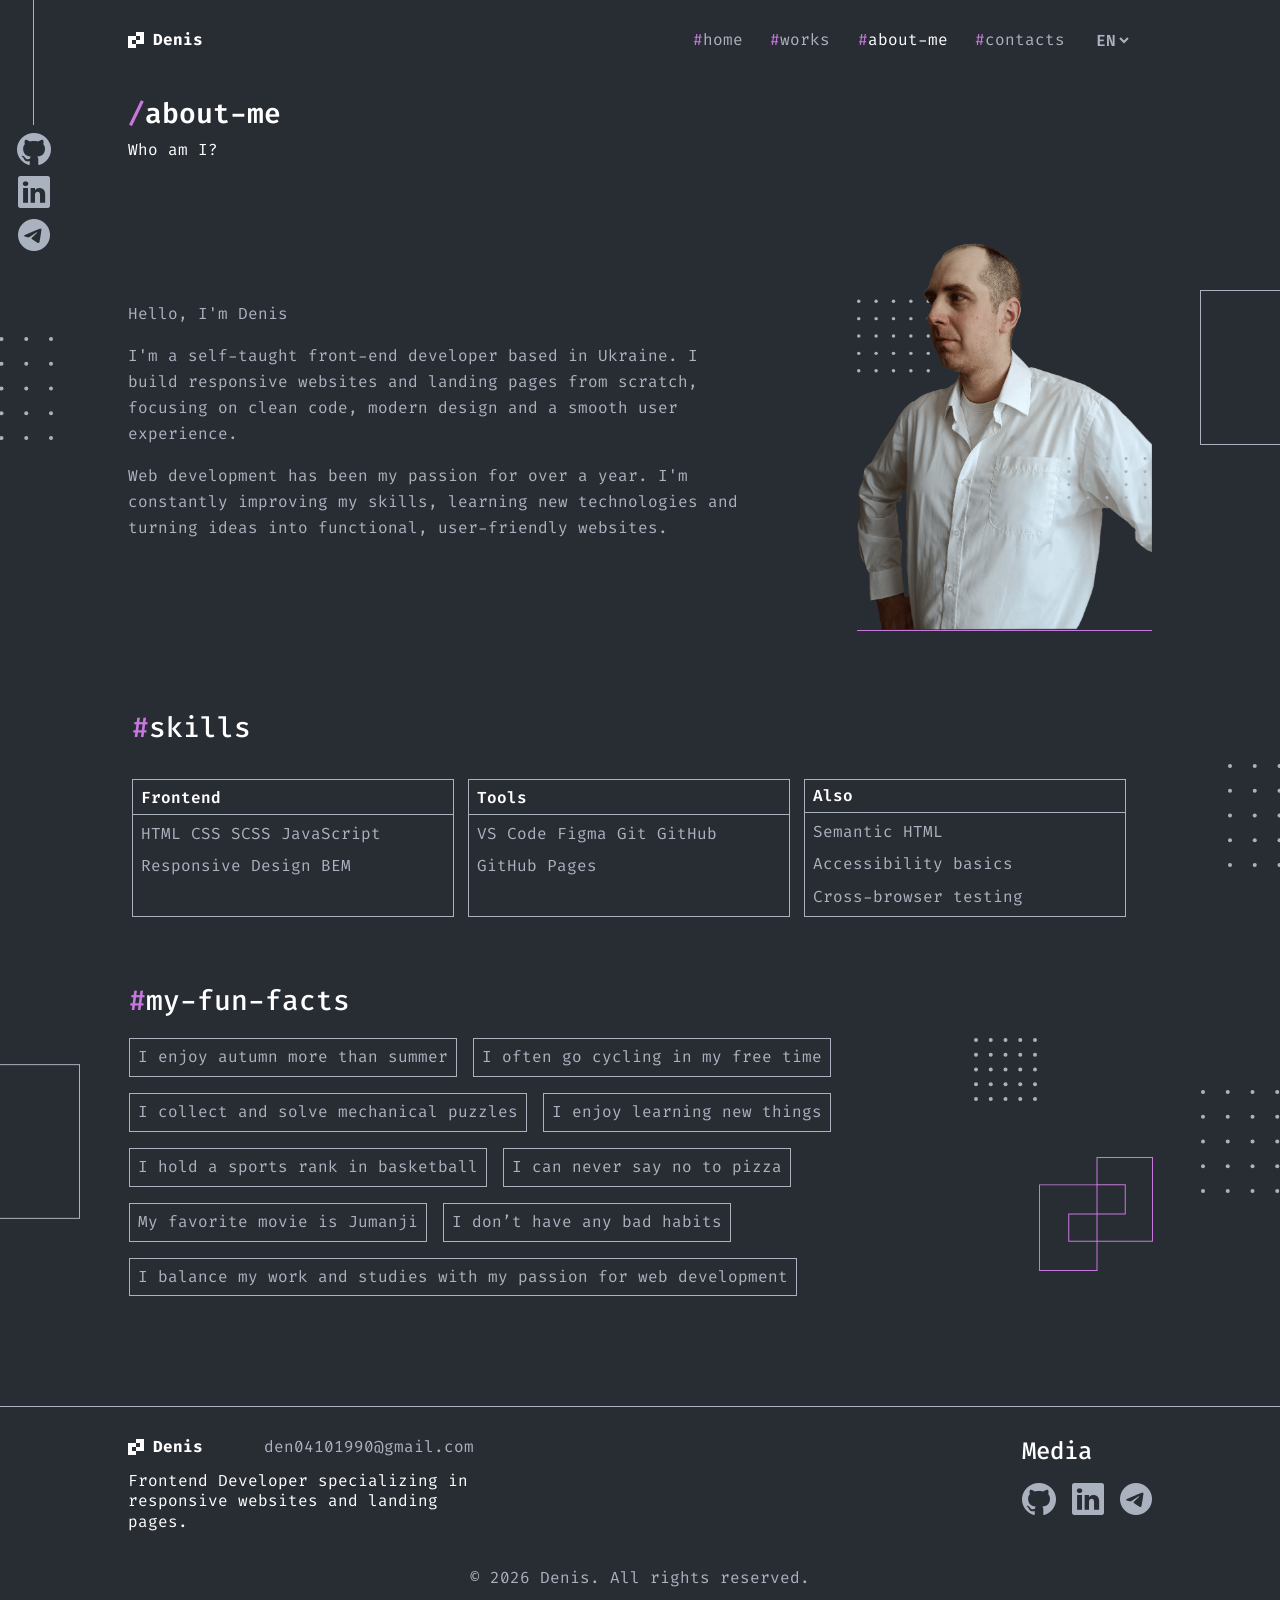
==== commit fa466def: "fix bugs" ====
--- a/about.html
+++ b/about.html
@@ -386,17 +386,15 @@
 								</div>
 
 
-								<!-- Currently Learning -->
-								<div class="item-skill__section-item anim--delay">
-
-									<h4 class="item-skill__item-title">
-										Currently Learning
-									</h4>
-
+								<!-- Also -->
+								<div class="item-skill__item anim--delay">
+									<h3 class="item-skill__item-title">Also</h3>
+								
 									<div class="item-skill__item-text">
-										<p>TypeScript</p>
+										<p>Semantic HTML</p>
+										<p>Accessibility basics</p>
+										<p>Cross-browser testing</p>
 									</div>
-
 								</div>
 
 							</div>
--- a/css/main.css
+++ b/css/main.css
@@ -275,6 +275,11 @@
     row-gap: 1.875rem;
   }
 }
+.main-section__actions {
+  display: flex;
+  flex-wrap: wrap;
+  gap: 0.75rem;
+}
 .main-section__title {
   font-weight: 600;
   font-size: calc(20px + 12 * ((100vw - 320px) / 1600));
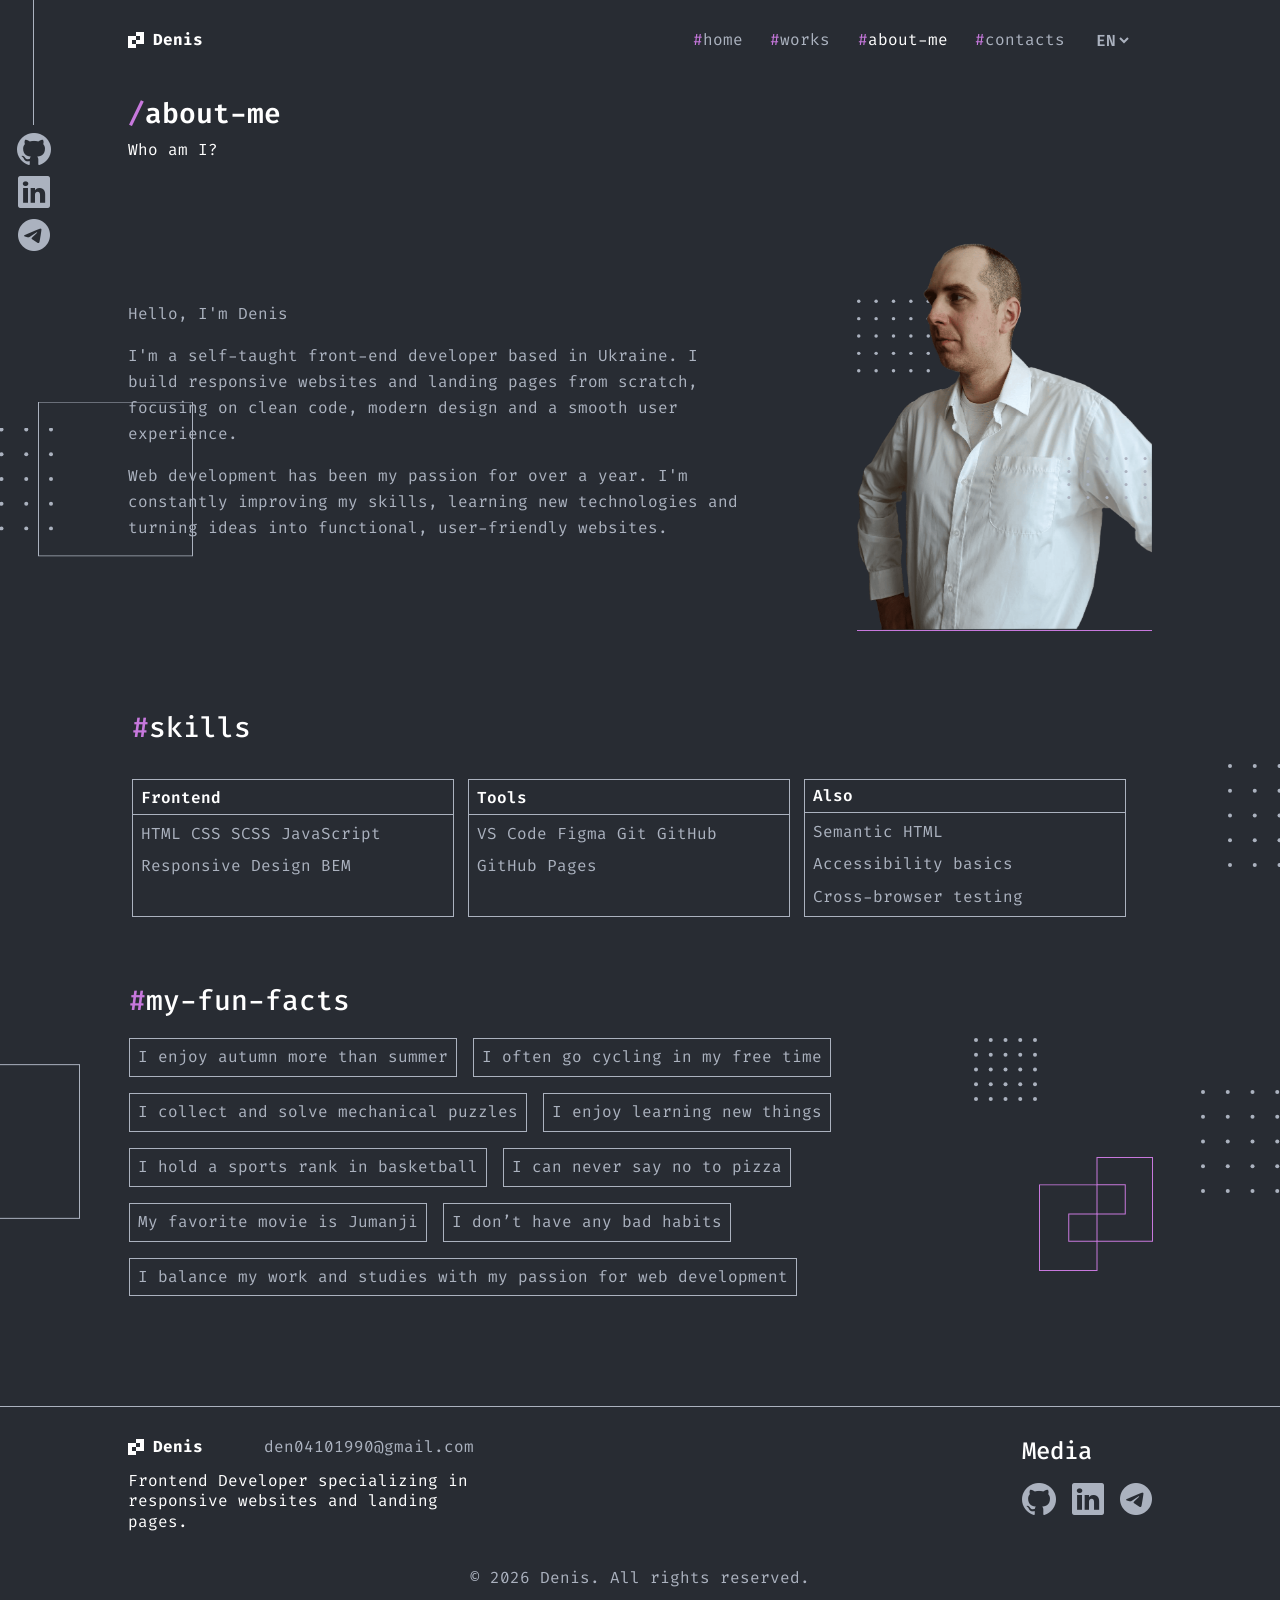
==== commit 70bc421f: "fix bug" ====
--- a/about.html
+++ b/about.html
@@ -250,7 +250,7 @@
 
 
 			<!-- About -->
-			<section class="about --anim about-me__padding">
+			<section class="about --anim ">
 
 				<img
 					src="./images/about/dots-1.svg"
--- a/css/main.css
+++ b/css/main.css
@@ -26,11 +26,16 @@
 }
 
 [class*=__container] {
+  width: 100%;
+  max-inline-size: 1054px;
   margin-inline: auto;
   padding-inline: 0.9375rem;
 }
 
 [class*=__content-container] {
+  width: 100%;
+  max-inline-size: 1054px;
+  margin-inline: auto;
   padding-inline: 0.9375rem;
 }
 
@@ -91,7 +96,7 @@
   pointer-events: none;
   z-index: 1;
 }
-@media (max-width: 47.9988rem) {
+@media (max-width: 71.3113rem) {
   .social-line {
     display: none;
   }
@@ -250,16 +255,19 @@
   gap: calc(40px + 82 * ((100vw - 320px) / 1600));
 }
 .main-section__social {
+  position: absolute;
+  left: 0;
+  top: 50%;
+  transform: translateY(-50%);
   padding-left: 1.0625rem;
-  position: relative;
   z-index: 2;
 }
-@media (max-width: 47.9988rem) {
+@media (max-width: 1140.9808px) {
   .main-section__social {
     display: none;
   }
 }
-.main-section__content-container {
+.main-section__container {
   padding-top: calc(80px + 43 * ((100vw - 320px) / 1600));
   padding-bottom: calc(40px + 72 * ((100vw - 320px) / 1600));
   display: grid;
@@ -270,7 +278,7 @@
        column-gap: 1.25rem;
 }
 @media (max-width: 47.9988rem) {
-  .main-section__content-container {
+  .main-section__container {
     grid-template-columns: auto;
     row-gap: 1.875rem;
   }
@@ -302,6 +310,11 @@
 }
 .main-section__text:not(:last-child) {
   margin-bottom: calc(20px + 4 * ((100vw - 320px) / 1600));
+}
+@media (max-width: 29.9988rem) {
+  .main-section__button {
+    width: 100%;
+  }
 }
 .decor-main-section__box {
   position: relative;
@@ -390,19 +403,22 @@
   }
 }
 .who {
+  position: relative;
+  padding-bottom: calc(40px + 46 * ((100vw - 320px) / 1600));
+}
+.who__container {
   display: flex;
   justify-content: flex-end;
   align-items: center;
-  padding-bottom: calc(40px + 46 * ((100vw - 320px) / 1600));
-  gap: calc(40px + 206 * ((100vw - 320px) / 1600));
 }
 @media (max-width: 47.9988rem) {
-  .who {
+  .who__container {
     justify-content: center;
     padding-inline: 0.9375rem;
   }
 }
 .who__content {
+  display: inline-block;
   text-align: end;
   font-size: calc(18px + 6 * ((100vw - 320px) / 1600));
   color: var(--white);
@@ -438,16 +454,26 @@
   border: 1px solid var(--gray);
   padding: calc(10px + 6 * ((100vw - 320px) / 1600));
 }
+.who__cube {
+  position: absolute;
+  top: 50%;
+  left: calc(50% - 527px - 4.6875rem);
+  translate: 0 -50%;
+  pointer-events: none;
+  z-index: 1;
+}
+@media (max-width: 71.3113rem) {
+  .who__cube {
+    display: none;
+  }
+}
+
 .projects {
-  display: flex;
-  align-items: center;
-  gap: 1.875rem;
+  position: relative;
+  display: flex;
+  justify-content: center;
+  align-items: center;
   padding-bottom: calc(40px + 54 * ((100vw - 320px) / 1600));
-}
-@media (min-width: 61.9988rem) {
-  .projects__container {
-    padding-left: calc(15px + 90 * ((100vw - 320px) / 1600));
-  }
 }
 .projects__header {
   display: flex;
@@ -495,7 +521,17 @@
   border: 0.0625rem solid var(--gray);
 }
 .projects__cube {
-  margin-right: -4.6875rem;
+  position: absolute;
+  top: 50%;
+  right: calc(50% - 527px - 4.6875rem);
+  translate: 0 -50%;
+  pointer-events: none;
+  z-index: 1;
+}
+@media (max-width: 71.3113rem) {
+  .projects__cube {
+    display: none;
+  }
 }
 
 .item-projects {
@@ -677,16 +713,21 @@
 }
 
 .about {
+  position: relative;
   display: flex;
   justify-content: center;
   align-items: center;
-  gap: calc(20px + 70 * ((100vw - 320px) / 1600));
   padding-bottom: calc(40px + 72 * ((100vw - 320px) / 1600));
 }
 .about__cube {
-  margin-left: -4.6875rem;
-}
-@media (max-width: 61.9988rem) {
+  position: absolute;
+  top: 50%;
+  left: calc(50% - 527px - 4.6875rem);
+  translate: 0 -50%;
+  pointer-events: none;
+  z-index: 1;
+}
+@media (max-width: 71.3113rem) {
   .about__cube {
     display: none;
   }
@@ -717,13 +758,20 @@
 .about__text:not(:last-child) {
   margin-bottom: calc(20px + 7 * ((100vw - 320px) / 1600));
 }
-.about__button {
-  display: inline-block;
+@media (min-width: 29.9988rem) {
+  .about__button {
+    display: inline-block;
+  }
 }
 .about__dots {
-  margin-right: -1.5625rem;
-}
-@media (max-width: 61.9988rem) {
+  position: absolute;
+  top: 50%;
+  right: calc(50% - 527px - 1.5625rem);
+  translate: 0 -50%;
+  pointer-events: none;
+  z-index: 1;
+}
+@media (max-width: 71.3113rem) {
   .about__dots {
     display: none;
   }
@@ -769,21 +817,24 @@
 }
 
 .contacts {
-  display: flex;
-  align-items: center;
-  gap: calc(20px + 101 * ((100vw - 320px) / 1600));
+  position: relative;
+  display: flex;
+  justify-content: center;
+  align-items: center;
   padding-bottom: calc(40px + 105 * ((100vw - 320px) / 1600));
 }
 .contacts__dots {
-  margin-left: -3.25rem;
-}
-@media (max-width: 61.9988rem) {
+  position: absolute;
+  top: 50%;
+  left: calc(50% - 527px - 3.25rem);
+  translate: 0 -50%;
+  pointer-events: none;
+  z-index: 1;
+}
+@media (max-width: 71.3113rem) {
   .contacts__dots {
     display: none;
   }
-}
-.contacts__content-container {
-  flex-grow: 1;
 }
 .contacts__header:not(:last-child) {
   padding-bottom: calc(20px + 25 * ((100vw - 320px) / 1600));
